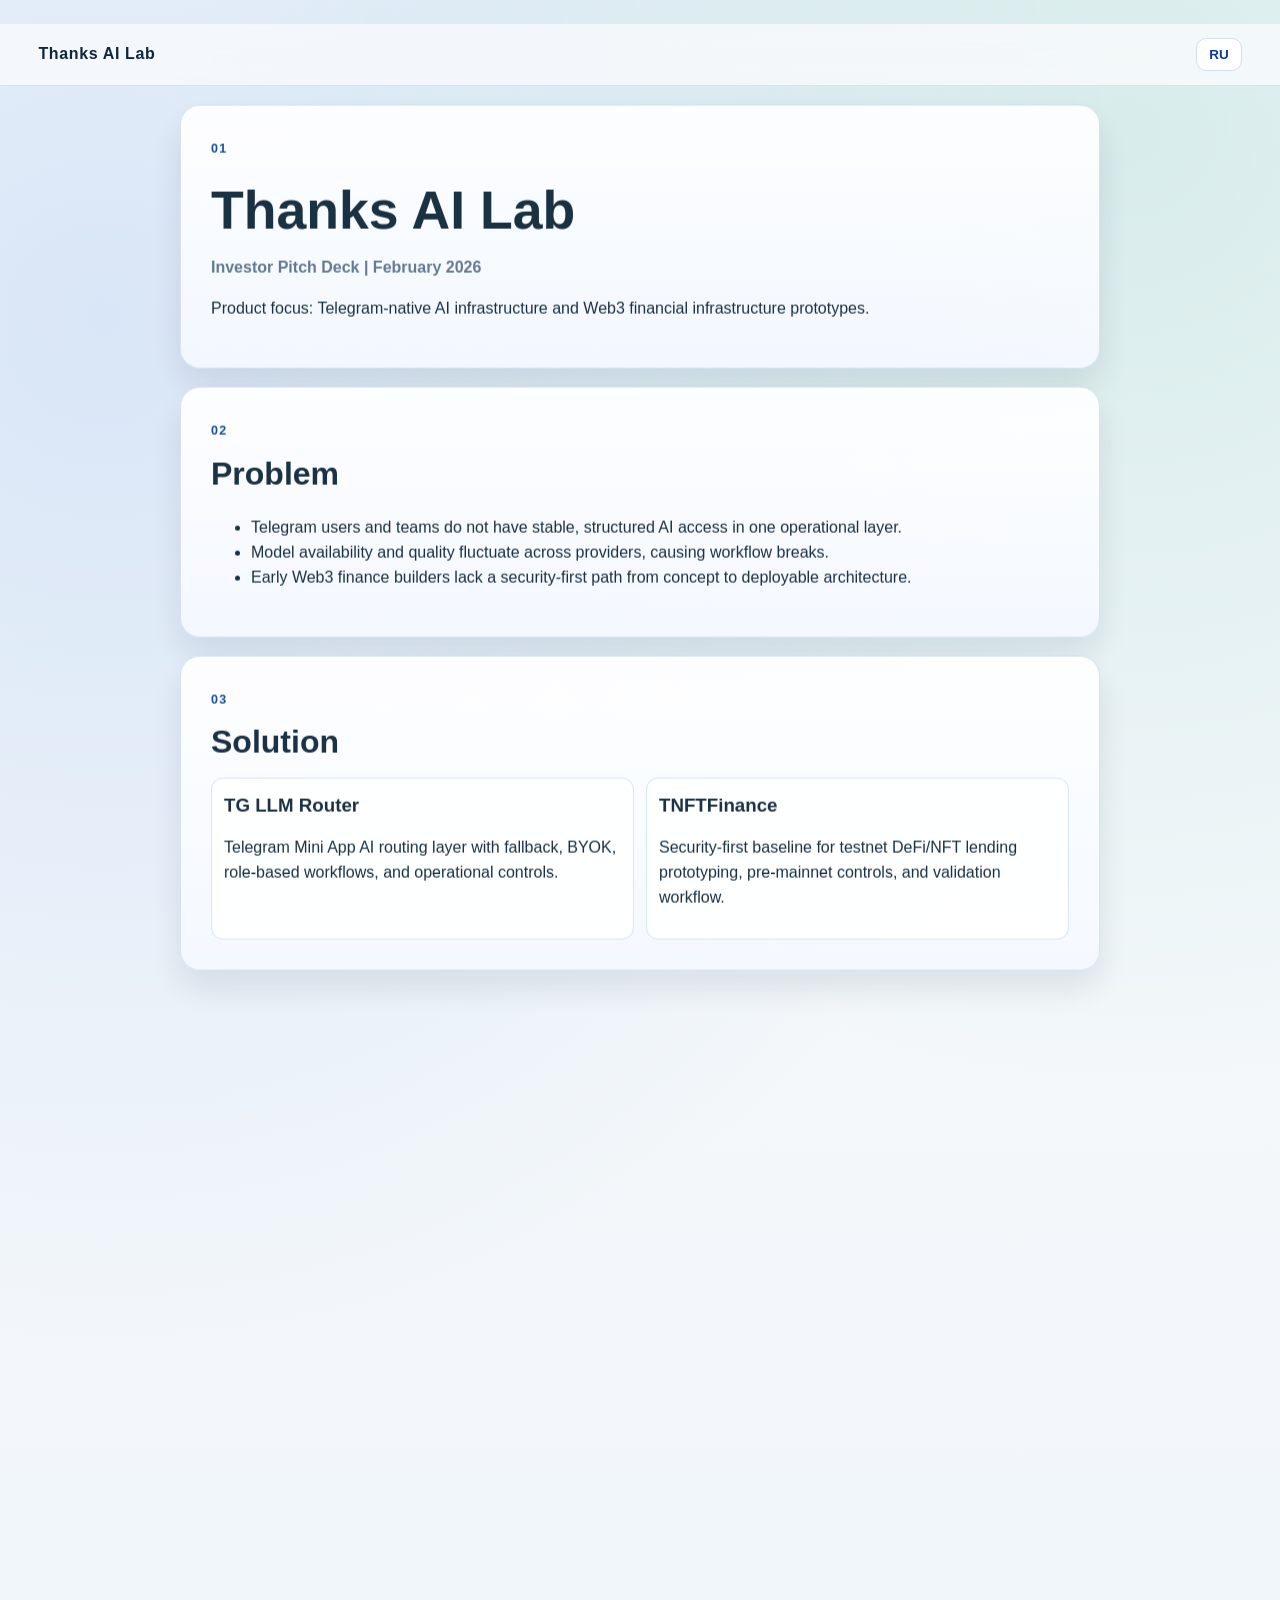
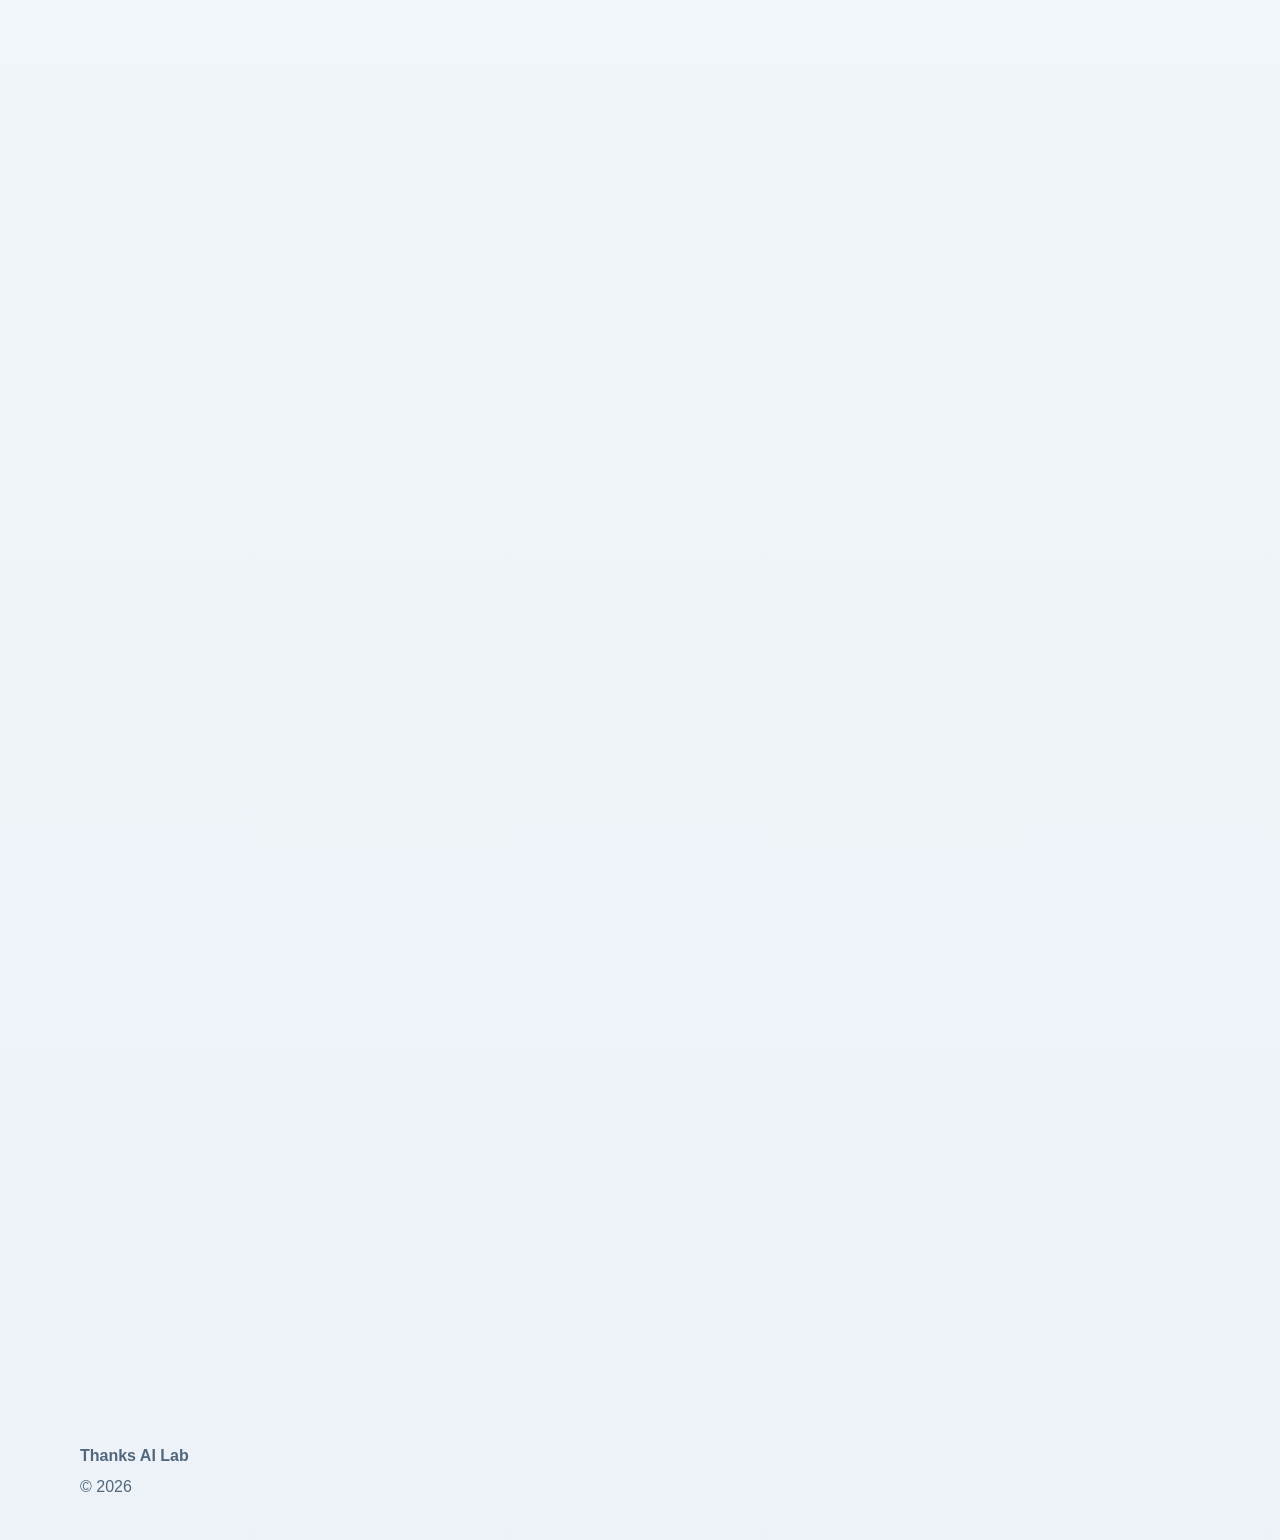
==== pitch-deck.html @ 0da02bca "feat: refresh thanksailab portfolio with bilingual SEO project content" ====
<!doctype html>
<html lang="en" data-lang="en">
<head>
  <meta charset="utf-8">
  <meta name="viewport" content="width=device-width, initial-scale=1">
  <title>Thanks AI Lab | Investor Pitch Deck</title>
  <meta name="description" content="Investor pitch deck for Thanks AI Lab: TG LLM Router and TNFTFinance. Angel stage.">
  <meta http-equiv="Content-Security-Policy" content="default-src 'self'; script-src 'self'; style-src 'self'; img-src 'self' data:; font-src 'self'; connect-src 'none'; object-src 'none'; base-uri 'self'; form-action 'none'; frame-ancestors 'none'; upgrade-insecure-requests">
  <meta http-equiv="Referrer-Policy" content="strict-origin-when-cross-origin">
  <link rel="stylesheet" href="styles.css">
</head>
<body class="article-layout" data-title-en="Thanks AI Lab | Investor Pitch Deck" data-title-ru="Thanks AI Lab | Инвестиционный Pitch Deck" data-description-en="Investor pitch deck for Thanks AI Lab: TG LLM Router and TNFTFinance. Angel stage." data-description-ru="Инвестиционный pitch deck Thanks AI Lab: TG LLM Router и TNFTFinance. Стадия angel round.">
  <header class="topbar">
    <a class="brand" href="index.html">Thanks AI Lab</a>
    <button class="lang-toggle" type="button" id="langSwitch" aria-label="Switch language">
      <span class="en">RU</span>
      <span class="ru">EN</span>
    </button>
  </header>

  <main class="deck-shell">
    <article class="slide reveal">
      <p class="deck-step">01</p>
      <h1 class="en">Thanks AI Lab</h1>
      <h1 class="ru">Thanks AI Lab</h1>
      <p class="deck-sub en">Investor Pitch Deck | February 2026</p>
      <p class="deck-sub ru">Инвестиционный Pitch Deck | Февраль 2026</p>
      <p class="en">
        Product focus: Telegram-native AI infrastructure and Web3 financial infrastructure prototypes.
      </p>
      <p class="ru">
        Фокус продуктов: AI-инфраструктура в Telegram и прототипы Web3-финансовой инфраструктуры.
      </p>
    </article>

    <article class="slide reveal">
      <p class="deck-step">02</p>
      <h2 class="en">Problem</h2>
      <h2 class="ru">Проблема</h2>
      <ul class="en">
        <li>Telegram users and teams do not have stable, structured AI access in one operational layer.</li>
        <li>Model availability and quality fluctuate across providers, causing workflow breaks.</li>
        <li>Early Web3 finance builders lack a security-first path from concept to deployable architecture.</li>
      </ul>
      <ul class="ru">
        <li>У пользователей и команд в Telegram нет стабильного структурированного AI-доступа в едином операционном слое.</li>
        <li>Доступность и качество моделей у провайдеров нестабильны, из-за чего ломаются рабочие сценарии.</li>
        <li>У команд ранней стадии в Web3 finance нет безопасного пути от концепта к deploy-ready архитектуре.</li>
      </ul>
    </article>

    <article class="slide reveal">
      <p class="deck-step">03</p>
      <h2 class="en">Solution</h2>
      <h2 class="ru">Решение</h2>
      <div class="two-col">
        <section>
          <h3 class="en">TG LLM Router</h3>
          <h3 class="ru">TG LLM Router</h3>
          <p class="en">Telegram Mini App AI routing layer with fallback, BYOK, role-based workflows, and operational controls.</p>
          <p class="ru">AI routing-слой в Telegram Mini App: fallback, BYOK, ролевые сценарии и операционные контроли.</p>
        </section>
        <section>
          <h3 class="en">TNFTFinance</h3>
          <h3 class="ru">TNFTFinance</h3>
          <p class="en">Security-first baseline for testnet DeFi/NFT lending prototyping, pre-mainnet controls, and validation workflow.</p>
          <p class="ru">Security-first база для testnet-прототипирования DeFi/NFT lending, pre-mainnet контроля и валидационного контура.</p>
        </section>
      </div>
    </article>

    <article class="slide reveal">
      <p class="deck-step">04</p>
      <h2 class="en">Products and stage</h2>
      <h2 class="ru">Продукты и стадия</h2>
      <div class="kpi-grid">
        <section class="kpi-box">
          <p class="kpi-label en">TG LLM Router</p>
          <p class="kpi-label ru">TG LLM Router</p>
          <p class="kpi-main en">Live MVP</p>
          <p class="kpi-main ru">Live MVP</p>
        </section>
        <section class="kpi-box">
          <p class="kpi-label en">TNFTFinance</p>
          <p class="kpi-label ru">TNFTFinance</p>
          <p class="kpi-main en">Testnet Baseline</p>
          <p class="kpi-main ru">Testnet Baseline</p>
        </section>
        <section class="kpi-box">
          <p class="kpi-label en">Financing stage</p>
          <p class="kpi-label ru">Стадия финансирования</p>
          <p class="kpi-main en">Angel Investing</p>
          <p class="kpi-main ru">Angel Investing</p>
        </section>
      </div>
    </article>

    <article class="slide reveal">
      <p class="deck-step">05</p>
      <h2 class="en">Core capabilities</h2>
      <h2 class="ru">Ключевые возможности</h2>
      <ul class="en">
        <li>Multi-provider AI routing with dynamic fallback.</li>
        <li>BYOK and account-level control for advanced users and teams.</li>
        <li>Telegram-native UX and role-based product model: User, Business, AI Agent, Developer.</li>
        <li>Security-first engineering practices for infrastructure and testnet finance prototyping.</li>
      </ul>
      <ul class="ru">
        <li>Маршрутизация AI между провайдерами с динамическим fallback.</li>
        <li>BYOK и уровень контроля аккаунта для продвинутых пользователей и команд.</li>
        <li>Telegram-native UX и ролевая продуктовая модель: User, Business, AI Agent, Developer.</li>
        <li>Security-first инженерный подход для инфраструктуры и testnet-прототипирования finance-продуктов.</li>
      </ul>
    </article>

    <article class="slide reveal">
      <p class="deck-step">06</p>
      <h2 class="en">Business model</h2>
      <h2 class="ru">Бизнес-модель</h2>
      <ul class="en">
        <li>Freemium access with paid expansion for volume, advanced controls, and team-level workflows.</li>
        <li>Infrastructure value capture from AI routing and usage-driven product surfaces.</li>
        <li>Future monetization lanes: API workflows, premium orchestration, and ecosystem integrations.</li>
      </ul>
      <ul class="ru">
        <li>Freemium-доступ с платным расширением по объему, контролям и командным сценариям.</li>
        <li>Захват ценности через инфраструктурный слой AI-маршрутизации и usage-driven сценарии.</li>
        <li>Дальнейшая монетизация: API-сценарии, премиум-оркестрация и экосистемные интеграции.</li>
      </ul>
    </article>

    <article class="slide reveal">
      <p class="deck-step">07</p>
      <h2 class="en">Go-to-market</h2>
      <h2 class="ru">Go-to-market</h2>
      <ul class="en">
        <li>Telegram-first distribution with direct product loops and embedded utility.</li>
        <li>Founder-led sales and investor network access for early strategic partnerships.</li>
        <li>Open technical surface through public repositories and transparent product iteration.</li>
      </ul>
      <ul class="ru">
        <li>Telegram-first дистрибуция с прямыми продуктовыми циклами и встроенной утилитарностью.</li>
        <li>Founder-led продажи и доступ к сети инвесторов для ранних стратегических партнерств.</li>
        <li>Открытый технический контур через публичные репозитории и прозрачную продуктовую итерацию.</li>
      </ul>
    </article>

    <article class="slide reveal">
      <p class="deck-step">08</p>
      <h2 class="en">Use of funds (angel round)</h2>
      <h2 class="ru">Использование средств (angel round)</h2>
      <ul class="en">
        <li>Product engineering acceleration and reliability hardening.</li>
        <li>User acquisition and growth experimentation in Telegram channels.</li>
        <li>Security, compliance, and operational readiness for scale-up.</li>
      </ul>
      <ul class="ru">
        <li>Ускорение продуктовой разработки и усиление надежности.</li>
        <li>Привлечение пользователей и growth-эксперименты в Telegram-каналах.</li>
        <li>Security, compliance и операционная готовность к масштабированию.</li>
      </ul>
    </article>

    <article class="slide reveal">
      <p class="deck-step">09</p>
      <h2 class="en">Roadmap</h2>
      <h2 class="ru">Roadmap</h2>
      <div class="roadmap">
        <section>
          <p class="en"><strong>Q2 2026:</strong> AI routing quality improvements, expanded provider resilience, onboarding optimization.</p>
          <p class="ru"><strong>Q2 2026:</strong> улучшение качества AI-routing, повышение устойчивости провайдеров, оптимизация онбординга.</p>
        </section>
        <section>
          <p class="en"><strong>Q3 2026:</strong> monetization deepening, partner integrations, business controls expansion.</p>
          <p class="ru"><strong>Q3 2026:</strong> углубление монетизации, партнерские интеграции, расширение бизнес-контролей.</p>
        </section>
        <section>
          <p class="en"><strong>Q4 2026:</strong> scale-up execution and preparation for the next financing stage.</p>
          <p class="ru"><strong>Q4 2026:</strong> масштабирование и подготовка к следующей стадии финансирования.</p>
        </section>
      </div>
    </article>

    <article class="slide reveal">
      <p class="deck-step">10</p>
      <h2 class="en">Contact</h2>
      <h2 class="ru">Контакт</h2>
      <p class="en">
        Angel round is open. For investor communication, write directly:
        <a href="https://t.me/theloans" target="_blank" rel="noopener noreferrer">@theloans</a>
      </p>
      <p class="ru">
        Angel round открыт. Для общения с инвесторами пишите напрямую:
        <a href="https://t.me/theloans" target="_blank" rel="noopener noreferrer">@theloans</a>
      </p>
      <p class="deck-links">
        <a href="https://routertext.ru/" target="_blank" rel="noopener noreferrer">routertext.ru</a>
        <span>·</span>
        <a href="https://github.com/x100Value" target="_blank" rel="noopener noreferrer">github.com/x100Value</a>
      </p>
    </article>
  </main>

  <footer class="footer">
    <p><strong>Thanks AI Lab</strong></p>
    <p class="copyright">© 2026</p>
  </footer>

  <script src="script.js" defer></script>
</body>
</html>
---- styles.css ----
:root {
  --bg: #f0f4f7;
  --surface: #ffffff;
  --ink: #10273a;
  --muted: #52677c;
  --line: #d3deea;
  --primary: #0059d6;
  --primary-strong: #083c8f;
  --accent: #008f7a;
  --hero-glow: rgba(0, 89, 214, 0.12);
  --shadow: 0 18px 40px rgba(16, 39, 58, 0.09);
}

* {
  box-sizing: border-box;
}

html {
  scroll-behavior: smooth;
}

.ru {
  display: none !important;
}

html[data-lang="en"] .ru {
  display: none !important;
}

html[data-lang="ru"] .en {
  display: none !important;
}

html[data-lang="ru"] .ru {
  display: revert !important;
}

body {
  margin: 0;
  min-height: 100vh;
  color: var(--ink);
  line-height: 1.56;
  font-family: "Bahnschrift", "Trebuchet MS", "Segoe UI", sans-serif;
  background:
    radial-gradient(circle at 8% 10%, var(--hero-glow), transparent 34%),
    radial-gradient(circle at 88% 4%, rgba(0, 143, 122, 0.13), transparent 30%),
    linear-gradient(180deg, #f7fafc 0%, #ecf2f8 100%);
}

a {
  color: inherit;
}

.topbar {
  position: sticky;
  top: 0;
  z-index: 12;
  display: flex;
  align-items: center;
  justify-content: space-between;
  gap: 10px;
  padding: 14px clamp(16px, 3vw, 40px);
  border-bottom: 1px solid rgba(211, 222, 234, 0.8);
  backdrop-filter: blur(10px);
  background: rgba(247, 250, 252, 0.85);
}

.brand {
  font-weight: 800;
  letter-spacing: 0.04em;
  text-decoration: none;
}

.nav {
  display: flex;
  gap: 16px;
}

.nav a {
  font-size: 0.94rem;
  color: var(--muted);
  text-decoration: none;
}

.lang-toggle {
  border: 1px solid var(--line);
  background: #fff;
  color: var(--primary-strong);
  border-radius: 10px;
  padding: 8px 12px;
  font-size: 0.84rem;
  font-weight: 800;
  cursor: pointer;
}

main,
.footer {
  width: min(1120px, 92vw);
  margin-inline: auto;
}

.hero {
  padding: 70px 0 30px;
}

.eyebrow {
  margin: 0;
  color: var(--primary);
  font-weight: 800;
  text-transform: uppercase;
  letter-spacing: 0.14em;
  font-size: 0.75rem;
}

h1 {
  margin: 14px 0 16px;
  max-width: 860px;
  font-size: clamp(2rem, 4.8vw, 3.35rem);
  line-height: 1.1;
}

.lead {
  margin: 0;
  max-width: 780px;
  color: var(--muted);
}

.cta-row {
  margin-top: 24px;
  display: flex;
  flex-wrap: wrap;
  gap: 11px;
}

.btn {
  display: inline-flex;
  align-items: center;
  justify-content: center;
  min-width: 150px;
  padding: 10px 17px;
  border-radius: 12px;
  border: 1px solid transparent;
  text-decoration: none;
  font-size: 0.92rem;
  font-weight: 700;
  transition: transform 0.28s ease, box-shadow 0.28s ease, background-color 0.28s ease;
}

.btn:hover {
  transform: translateY(-2px);
}

.btn-primary {
  color: #fff;
  background: linear-gradient(135deg, var(--primary), var(--primary-strong));
  box-shadow: 0 12px 26px rgba(0, 89, 214, 0.24);
}

.btn-secondary {
  background: #fff;
  border-color: var(--line);
}

.btn-ghost {
  background: #f8fbff;
  border-color: var(--line);
  color: var(--primary-strong);
}

.kpi {
  display: grid;
  grid-template-columns: repeat(3, minmax(0, 1fr));
  gap: 14px;
  margin: 18px 0 28px;
}

.kpi-card,
.projects,
.article-links,
.article-shell {
  border: 1px solid var(--line);
  border-radius: 18px;
  background: var(--surface);
  box-shadow: var(--shadow);
}

.kpi-card {
  padding: 18px;
}

.kpi-title {
  margin: 0 0 8px;
  color: var(--muted);
  font-size: 0.86rem;
}

.kpi-value {
  margin: 0;
  font-size: clamp(1.5rem, 3.8vw, 2.1rem);
  font-weight: 800;
}

.kpi-value.static {
  font-size: 1.2rem;
}

.projects,
.article-links,
.article-shell {
  padding: 24px;
  margin: 24px 0;
}

h2 {
  margin: 0 0 10px;
  font-size: clamp(1.35rem, 2.5vw, 2rem);
}

h3 {
  margin: 0 0 8px;
}

.section-note {
  margin-top: 0;
  color: var(--muted);
}

.project-grid {
  margin-top: 16px;
  display: grid;
  gap: 14px;
  grid-template-columns: repeat(3, minmax(0, 1fr));
}

.project-card {
  border: 1px solid var(--line);
  border-radius: 16px;
  padding: 16px;
  background: linear-gradient(180deg, #fff, #f8fbff);
  transition: transform 0.3s ease, box-shadow 0.3s ease;
}

.project-card:hover {
  transform: translateY(-3px);
  box-shadow: 0 15px 28px rgba(16, 39, 58, 0.13);
}

.icon-circle {
  width: 42px;
  height: 42px;
  border-radius: 50%;
  display: grid;
  place-items: center;
  margin-bottom: 10px;
  color: #fff;
  font-weight: 800;
  background: linear-gradient(135deg, var(--primary), #48a2ff);
}

.project-card p {
  margin: 0 0 9px;
  color: var(--muted);
}

.status {
  font-weight: 700;
  color: var(--ink) !important;
}

.meta {
  font-size: 0.84rem;
  color: #6a8096 !important;
}

.invest-note {
  margin: 0 0 10px !important;
  padding: 10px 12px;
  border: 1px solid #d5e3f1;
  border-radius: 10px;
  background: linear-gradient(180deg, #f8fbff 0%, #f2f7ff 100%);
  color: #1e3850 !important;
  font-size: 0.89rem;
  line-height: 1.52;
}

.invest-note strong {
  color: #143149;
}

.invest-note a {
  color: #0b438f;
  font-weight: 700;
}

.btn-stack {
  display: flex;
  flex-wrap: wrap;
  gap: 9px;
  margin-top: 8px;
}

.article-list {
  display: grid;
  gap: 10px;
}

.article-list a {
  border: 1px solid var(--line);
  background: linear-gradient(180deg, #fff, #f7fbff);
  border-radius: 11px;
  padding: 10px 12px;
  text-decoration: none;
  transition: border-color 0.2s ease, transform 0.2s ease;
}

.article-list a:hover {
  border-color: #95b2d3;
  transform: translateX(2px);
}

.footer {
  padding: 22px 0 34px;
  color: var(--muted);
}

.footer p {
  margin: 6px 0;
}

.copyright {
  margin-top: 10px;
}

.article-layout {
  padding-top: 24px;
}

.article-meta {
  margin: 8px 0 20px;
  color: #60778f;
  font-size: 0.95rem;
  padding: 10px 12px;
  border: 1px solid #d9e6f3;
  border-radius: 12px;
  background: linear-gradient(180deg, #f8fbff 0%, #f2f8ff 100%);
}

.article-layout main {
  width: min(920px, 94vw);
  margin-inline: auto;
}

.article-shell {
  padding: clamp(18px, 3vw, 34px);
  border-radius: 22px;
  box-shadow: 0 22px 46px rgba(16, 39, 58, 0.12);
  background:
    radial-gradient(circle at 88% -10%, rgba(0, 89, 214, 0.08), transparent 28%),
    linear-gradient(180deg, #ffffff 0%, #f7fbff 100%);
}

.article-shell > h1 {
  margin-top: 4px;
  margin-bottom: 10px;
  font-size: clamp(2rem, 5vw, 3rem);
  letter-spacing: 0.01em;
}

.article-shell section {
  margin-top: 14px;
  padding: 16px 16px 14px;
  border: 1px solid #dce8f5;
  border-radius: 14px;
  background: linear-gradient(180deg, #ffffff 0%, #f7fbff 100%);
}

.article-shell section:first-of-type {
  margin-top: 0;
}

.article-shell h2 {
  margin: 0 0 9px;
  font-size: clamp(1.25rem, 2.7vw, 1.7rem);
  letter-spacing: 0.01em;
}

.article-shell p {
  margin: 0;
  line-height: 1.72;
  color: #20394f;
  font-size: 1.03rem;
}

.article-shell ul {
  margin: 8px 0 0;
  padding-left: 19px;
}

.article-shell li {
  margin: 7px 0;
  line-height: 1.66;
  color: #20394f;
}

.article-shell code {
  font-family: "Cascadia Code", "Consolas", monospace;
  font-size: 0.9em;
  background: #edf4fc;
  border: 1px solid #d5e3f3;
  border-radius: 6px;
  padding: 1px 5px;
}

.back-link {
  text-decoration: none;
  display: inline-flex;
  align-items: center;
  font-weight: 700;
  color: var(--primary-strong);
  margin-bottom: 14px;
  border: 1px solid #d6e3f1;
  background: #f7fbff;
  padding: 7px 11px;
  border-radius: 10px;
}

.back-link:hover {
  background: #eef6ff;
}

.reveal {
  opacity: 0;
  transform: translateY(12px);
  transition: opacity 0.55s ease, transform 0.55s ease;
}

.reveal.in-view {
  opacity: 1;
  transform: none;
}

.deck-shell {
  width: min(1060px, 94vw);
  margin: 0 auto;
}

.slide {
  border: 1px solid #d6e2ef;
  border-radius: 20px;
  background: linear-gradient(180deg, #ffffff 0%, #f5f9ff 100%);
  box-shadow: 0 18px 36px rgba(16, 39, 58, 0.1);
  padding: clamp(18px, 3vw, 30px);
  margin: 18px 0;
}

.deck-step {
  margin: 0 0 8px;
  display: inline-block;
  color: #0d478f;
  font-weight: 800;
  font-size: 0.78rem;
  letter-spacing: 0.1em;
  text-transform: uppercase;
}

.deck-sub {
  margin: 0 0 14px;
  color: #5c748e;
  font-weight: 700;
}

.kpi-grid {
  margin-top: 8px;
  display: grid;
  grid-template-columns: repeat(3, minmax(0, 1fr));
  gap: 10px;
}

.kpi-box {
  border: 1px solid #d8e5f2;
  border-radius: 12px;
  padding: 12px;
  background: #fff;
}

.kpi-label {
  margin: 0 0 6px;
  color: #5d738c;
  font-size: 0.86rem;
}

.kpi-main {
  margin: 0;
  font-size: 1.05rem;
  font-weight: 800;
  color: #17354d;
}

.two-col {
  display: grid;
  grid-template-columns: repeat(2, minmax(0, 1fr));
  gap: 12px;
}

.two-col section,
.roadmap section {
  border: 1px solid #d9e5f2;
  border-radius: 12px;
  background: #fff;
  padding: 12px;
}

.deck-links {
  margin-top: 14px !important;
  color: #5c748e !important;
  display: flex;
  align-items: center;
  gap: 8px;
  flex-wrap: wrap;
}

@media (max-width: 980px) {
  .project-grid {
    grid-template-columns: repeat(2, minmax(0, 1fr));
  }

  .kpi-grid {
    grid-template-columns: 1fr;
  }

  .two-col {
    grid-template-columns: 1fr;
  }
}

@media (max-width: 760px) {
  .topbar {
    flex-wrap: wrap;
  }

  .nav {
    width: 100%;
    order: 3;
    padding-top: 4px;
    overflow-x: auto;
  }

  .kpi,
  .project-grid {
    grid-template-columns: 1fr;
  }

  .btn {
    min-width: 138px;
  }

  .article-shell {
    padding: 16px;
    border-radius: 16px;
  }

  .article-shell section {
    padding: 13px 12px;
  }
}
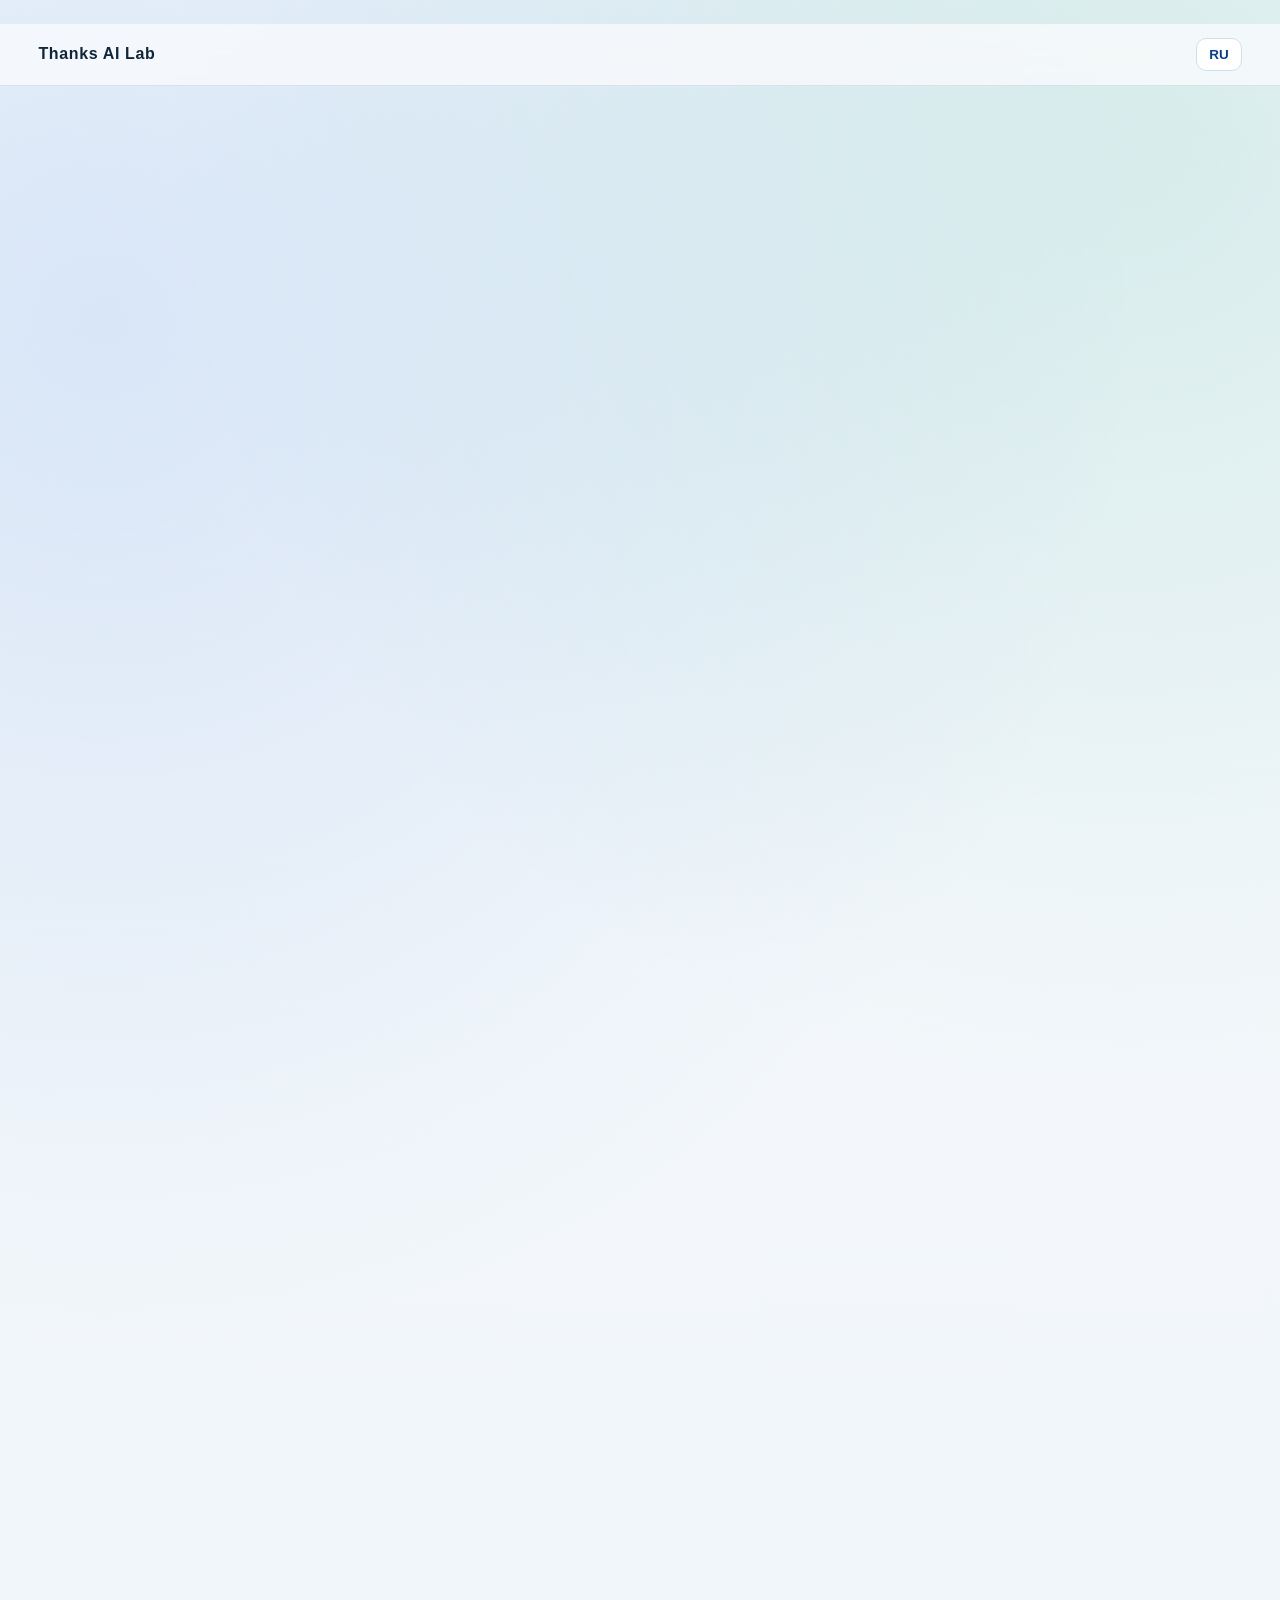
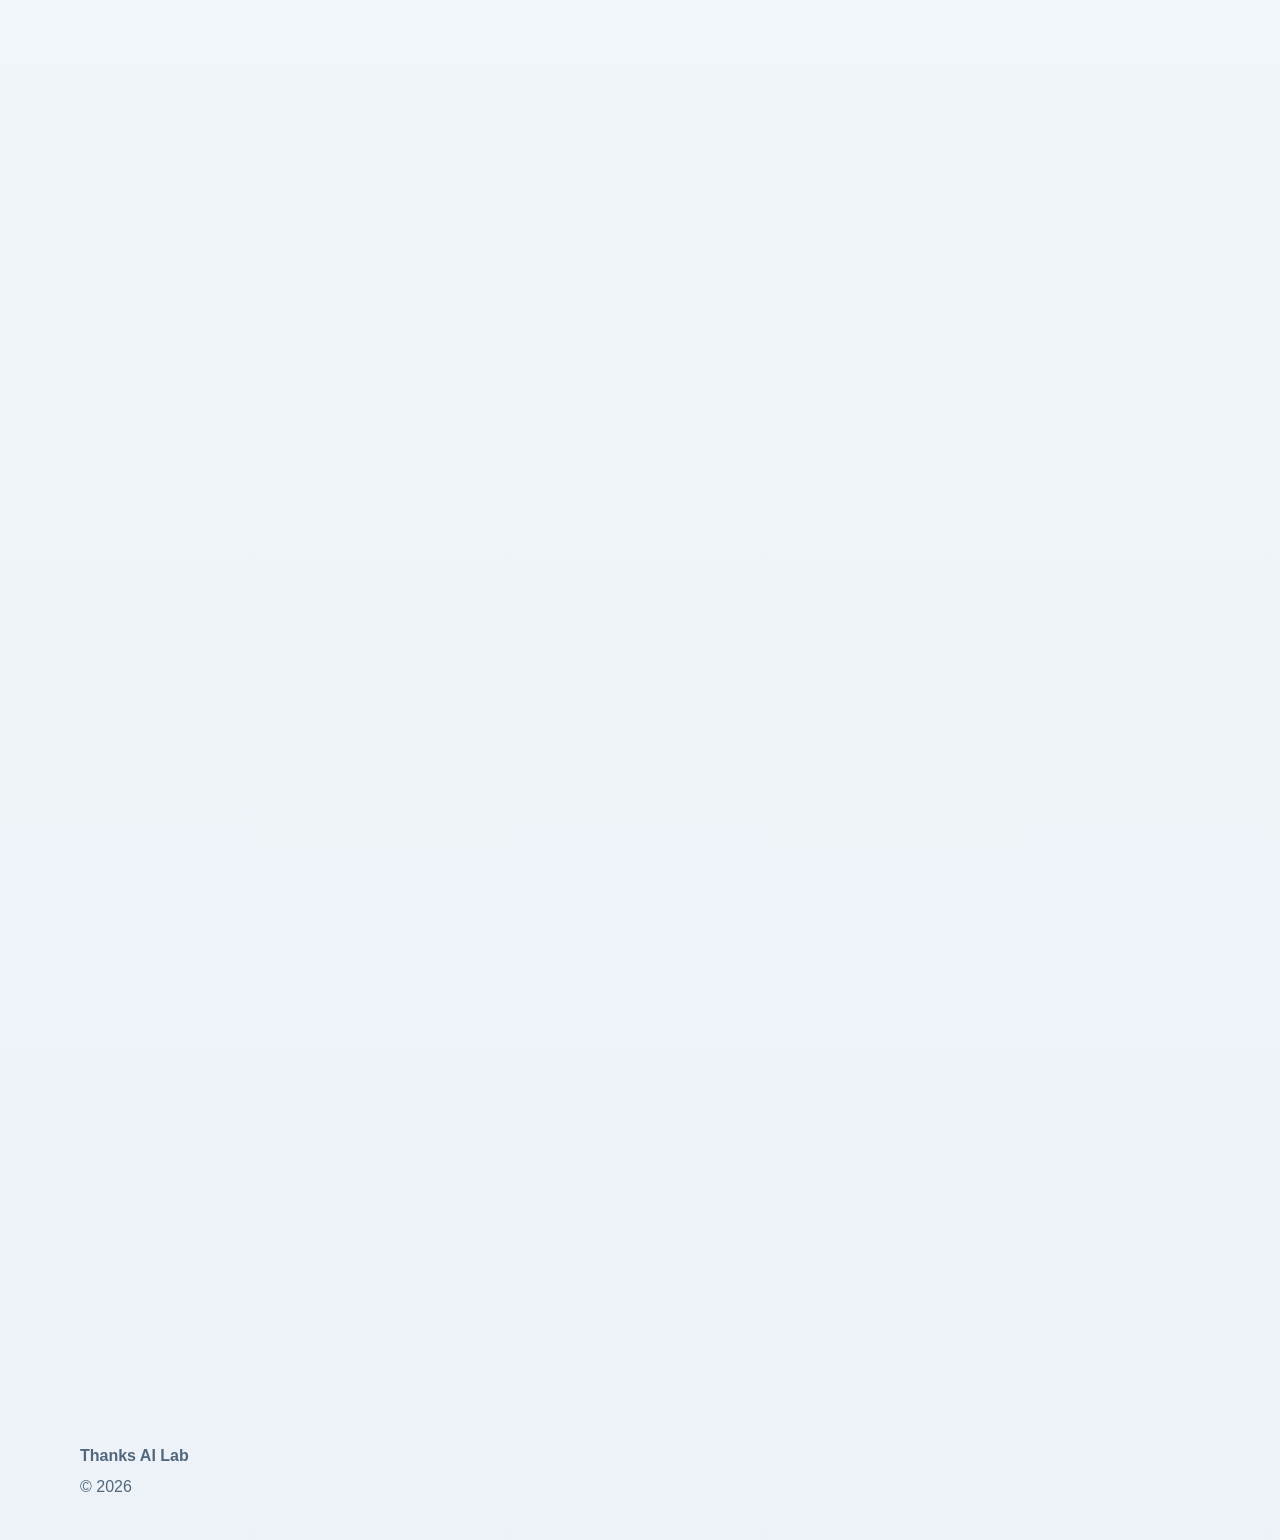
==== commit dd9fb2bf: "Rewrite site copy to client-friendly language across homepage, deck, and articles" ====
--- a/pitch-deck.html
+++ b/pitch-deck.html
@@ -57,8 +57,8 @@
         <section>
           <h3 class="en">TG LLM Router</h3>
           <h3 class="ru">TG LLM Router</h3>
-          <p class="en">Telegram Mini App AI routing layer with fallback, BYOK, role-based workflows, and operational controls.</p>
-          <p class="ru">AI routing-слой в Telegram Mini App: fallback, BYOK, ролевые сценарии и операционные контроли.</p>
+          <p class="en">Telegram Mini App AI routing layer with automatic switching, personal API key support, role-based workflows, and operational controls.</p>
+          <p class="ru">AI routing-слой в Telegram Mini App: автоматическое переключение, поддержка личных API-ключей, ролевые сценарии и операционные контроли.</p>
         </section>
         <section>
           <h3 class="en">TNFTFinance</h3>
@@ -77,8 +77,8 @@
         <section class="kpi-box">
           <p class="kpi-label en">TG LLM Router</p>
           <p class="kpi-label ru">TG LLM Router</p>
-          <p class="kpi-main en">Live MVP</p>
-          <p class="kpi-main ru">Live MVP</p>
+          <p class="kpi-main en">Live Product</p>
+          <p class="kpi-main ru">Live Product</p>
         </section>
         <section class="kpi-box">
           <p class="kpi-label en">TNFTFinance</p>
@@ -100,14 +100,14 @@
       <h2 class="en">Core capabilities</h2>
       <h2 class="ru">Ключевые возможности</h2>
       <ul class="en">
-        <li>Multi-provider AI routing with dynamic fallback.</li>
-        <li>BYOK and account-level control for advanced users and teams.</li>
+        <li>Multi-provider AI routing with automatic switching.</li>
+        <li>Personal API keys and account-level control for advanced users and teams.</li>
         <li>Telegram-native UX and role-based product model: User, Business, AI Agent, Developer.</li>
         <li>Security-first engineering practices for infrastructure and testnet finance prototyping.</li>
       </ul>
       <ul class="ru">
-        <li>Маршрутизация AI между провайдерами с динамическим fallback.</li>
-        <li>BYOK и уровень контроля аккаунта для продвинутых пользователей и команд.</li>
+        <li>Маршрутизация AI между провайдерами с автоматическим переключением.</li>
+        <li>Личные API-ключи и уровень контроля аккаунта для продвинутых пользователей и команд.</li>
         <li>Telegram-native UX и ролевая продуктовая модель: User, Business, AI Agent, Developer.</li>
         <li>Security-first инженерный подход для инфраструктуры и testnet-прототипирования finance-продуктов.</li>
       </ul>
@@ -136,7 +136,7 @@
       <ul class="en">
         <li>Telegram-first distribution with direct product loops and embedded utility.</li>
         <li>Founder-led sales and investor network access for early strategic partnerships.</li>
-        <li>Open technical surface through public repositories and transparent product iteration.</li>
+        <li>Open product surface through public projects on GitHub and transparent iteration.</li>
       </ul>
       <ul class="ru">
         <li>Telegram-first дистрибуция с прямыми продуктовыми циклами и встроенной утилитарностью.</li>
--- a/styles.css
+++ b/styles.css
@@ -167,6 +167,17 @@
   color: var(--primary-strong);
 }
 
+.btn-sapphire {
+  color: #fff;
+  border-color: #0b5ca8;
+  background: linear-gradient(135deg, #0c4f97, #1978cb);
+  box-shadow: 0 10px 22px rgba(15, 72, 136, 0.28);
+}
+
+.btn-sapphire:hover {
+  box-shadow: 0 14px 28px rgba(15, 72, 136, 0.34);
+}
+
 .kpi {
   display: grid;
   grid-template-columns: repeat(3, minmax(0, 1fr));
@@ -233,6 +244,7 @@
 }
 
 .project-card {
+  position: relative;
   border: 1px solid var(--line);
   border-radius: 16px;
   padding: 16px;
@@ -243,6 +255,40 @@
 .project-card:hover {
   transform: translateY(-3px);
   box-shadow: 0 15px 28px rgba(16, 39, 58, 0.13);
+}
+
+.angel-card {
+  border-color: #9eb7d7;
+  background: linear-gradient(180deg, #f9fcff 0%, #eef5ff 100%);
+  box-shadow: inset 0 0 0 1px rgba(28, 82, 146, 0.1);
+}
+
+.angel-card:hover {
+  box-shadow: 0 16px 30px rgba(14, 58, 109, 0.16), inset 0 0 0 1px rgba(28, 82, 146, 0.14);
+}
+
+.angel-card .icon-circle {
+  background: linear-gradient(135deg, #0e4b8f, #1c7ad0);
+}
+
+.angel-card .invest-note {
+  border-color: #c1d3ea;
+  background: linear-gradient(180deg, #f4f9ff 0%, #eaf3ff 100%);
+}
+
+.angel-badge {
+  position: absolute;
+  top: 12px;
+  right: 12px;
+  z-index: 1;
+  padding: 4px 9px;
+  border-radius: 999px;
+  color: #fff;
+  font-size: 0.69rem;
+  font-weight: 800;
+  letter-spacing: 0.08em;
+  background: linear-gradient(135deg, #0c4f97, #1978cb);
+  box-shadow: 0 8px 16px rgba(16, 74, 141, 0.34);
 }
 
 .icon-circle {
